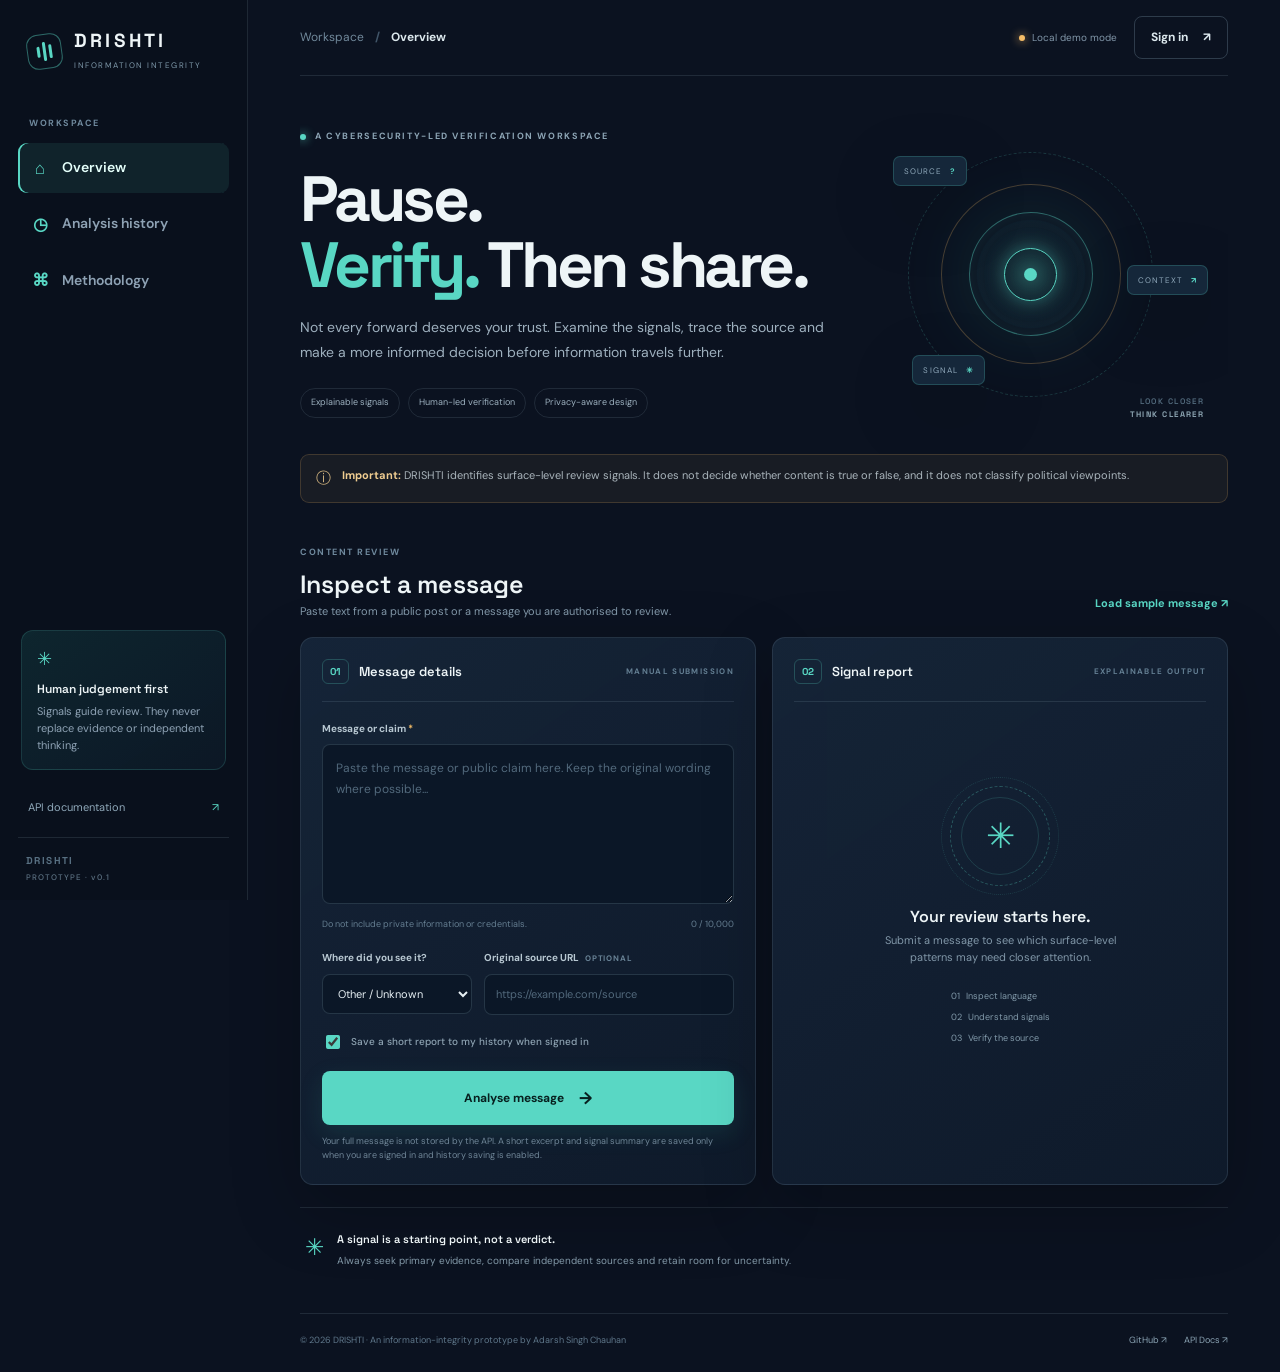
==== index.html @ 17354ef0 "docs: add GitHub Pages workspace entry point" ====
<!doctype html>
<html lang="en">
<head>
  <meta charset="utf-8">
  <meta name="viewport" content="width=device-width, initial-scale=1">
  <meta http-equiv="refresh" content="0; url=./frontend/">
  <link rel="canonical" href="./frontend/">
  <title>DRISHTI — Opening workspace</title>
  <script>window.location.replace(new URL("frontend/", window.location.href).toString());</script>
</head>
<body style="margin:0;background:#0b1220;color:#eef5f7;font:16px system-ui;display:grid;min-height:100vh;place-items:center">
  <p>Opening DRISHTI workspace… <a style="color:#59d7c4" href="./frontend/">Continue to DRISHTI</a></p>
</body>
</html>
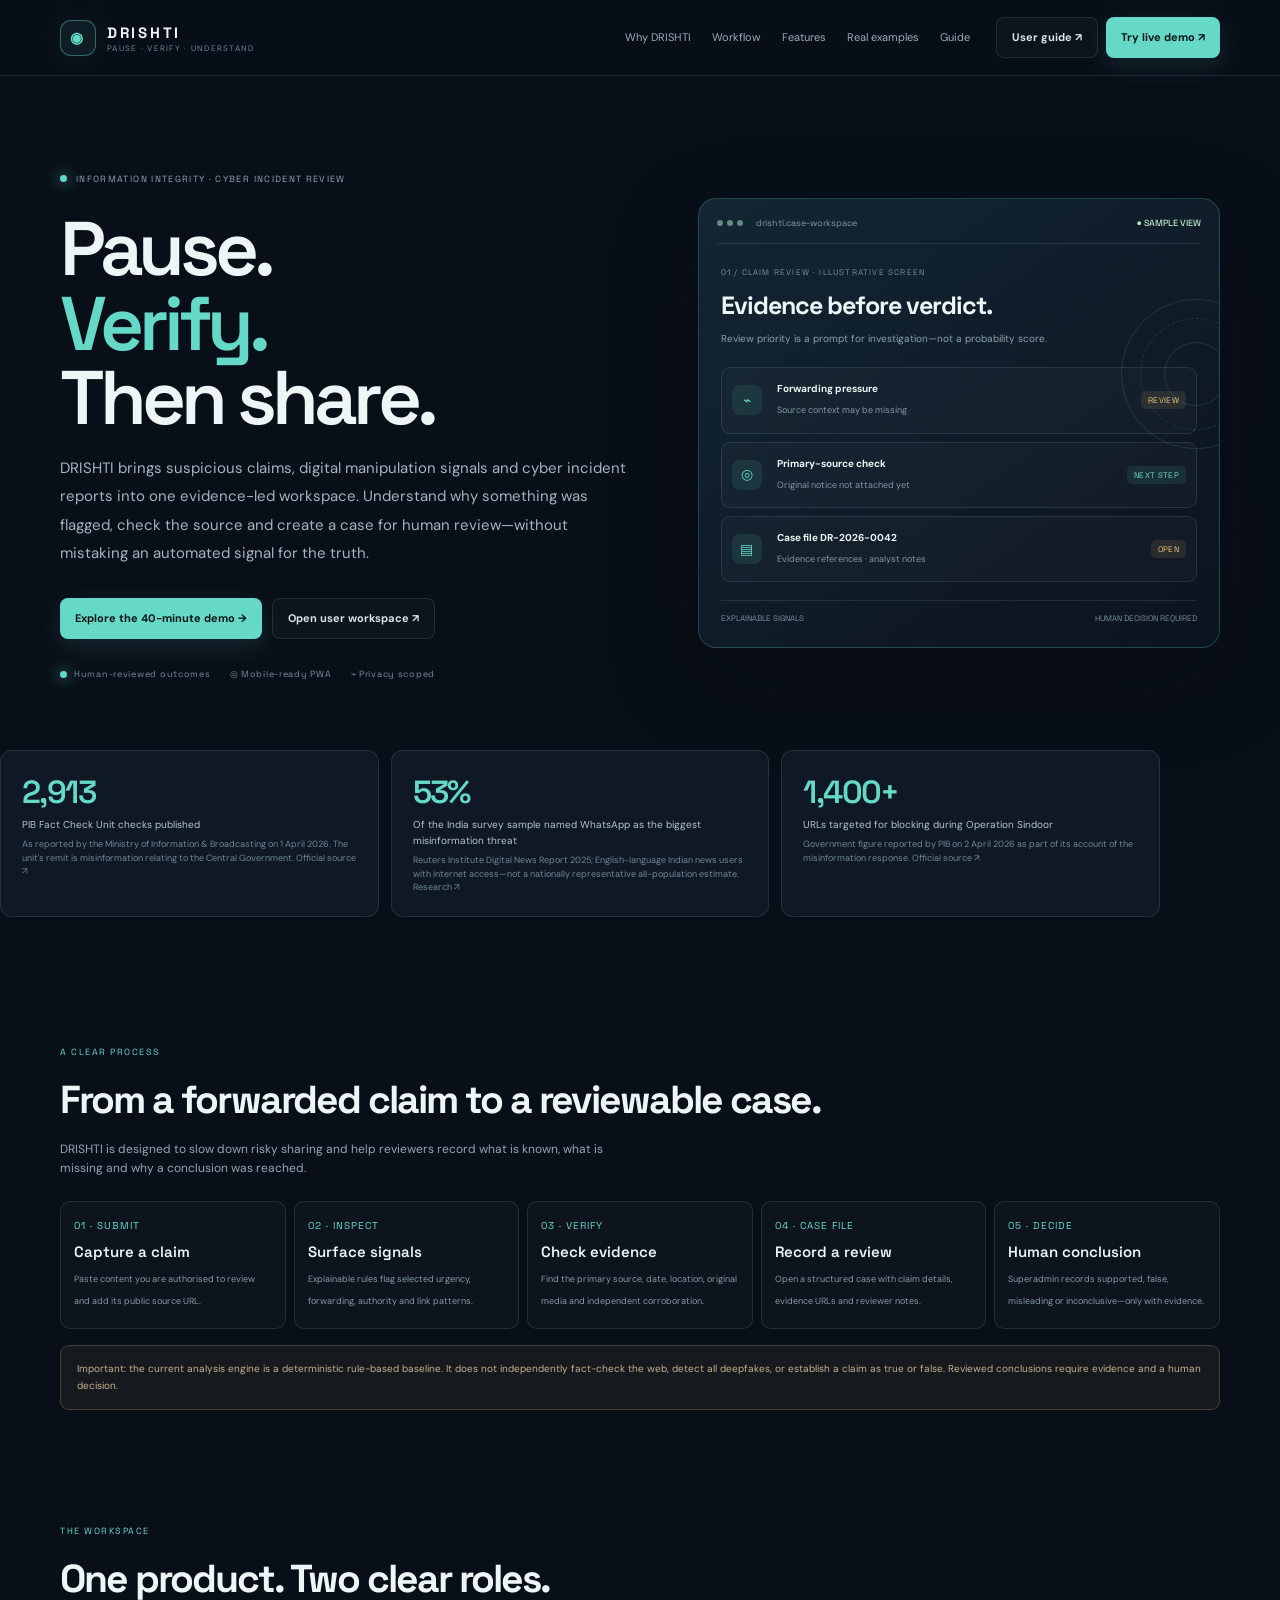
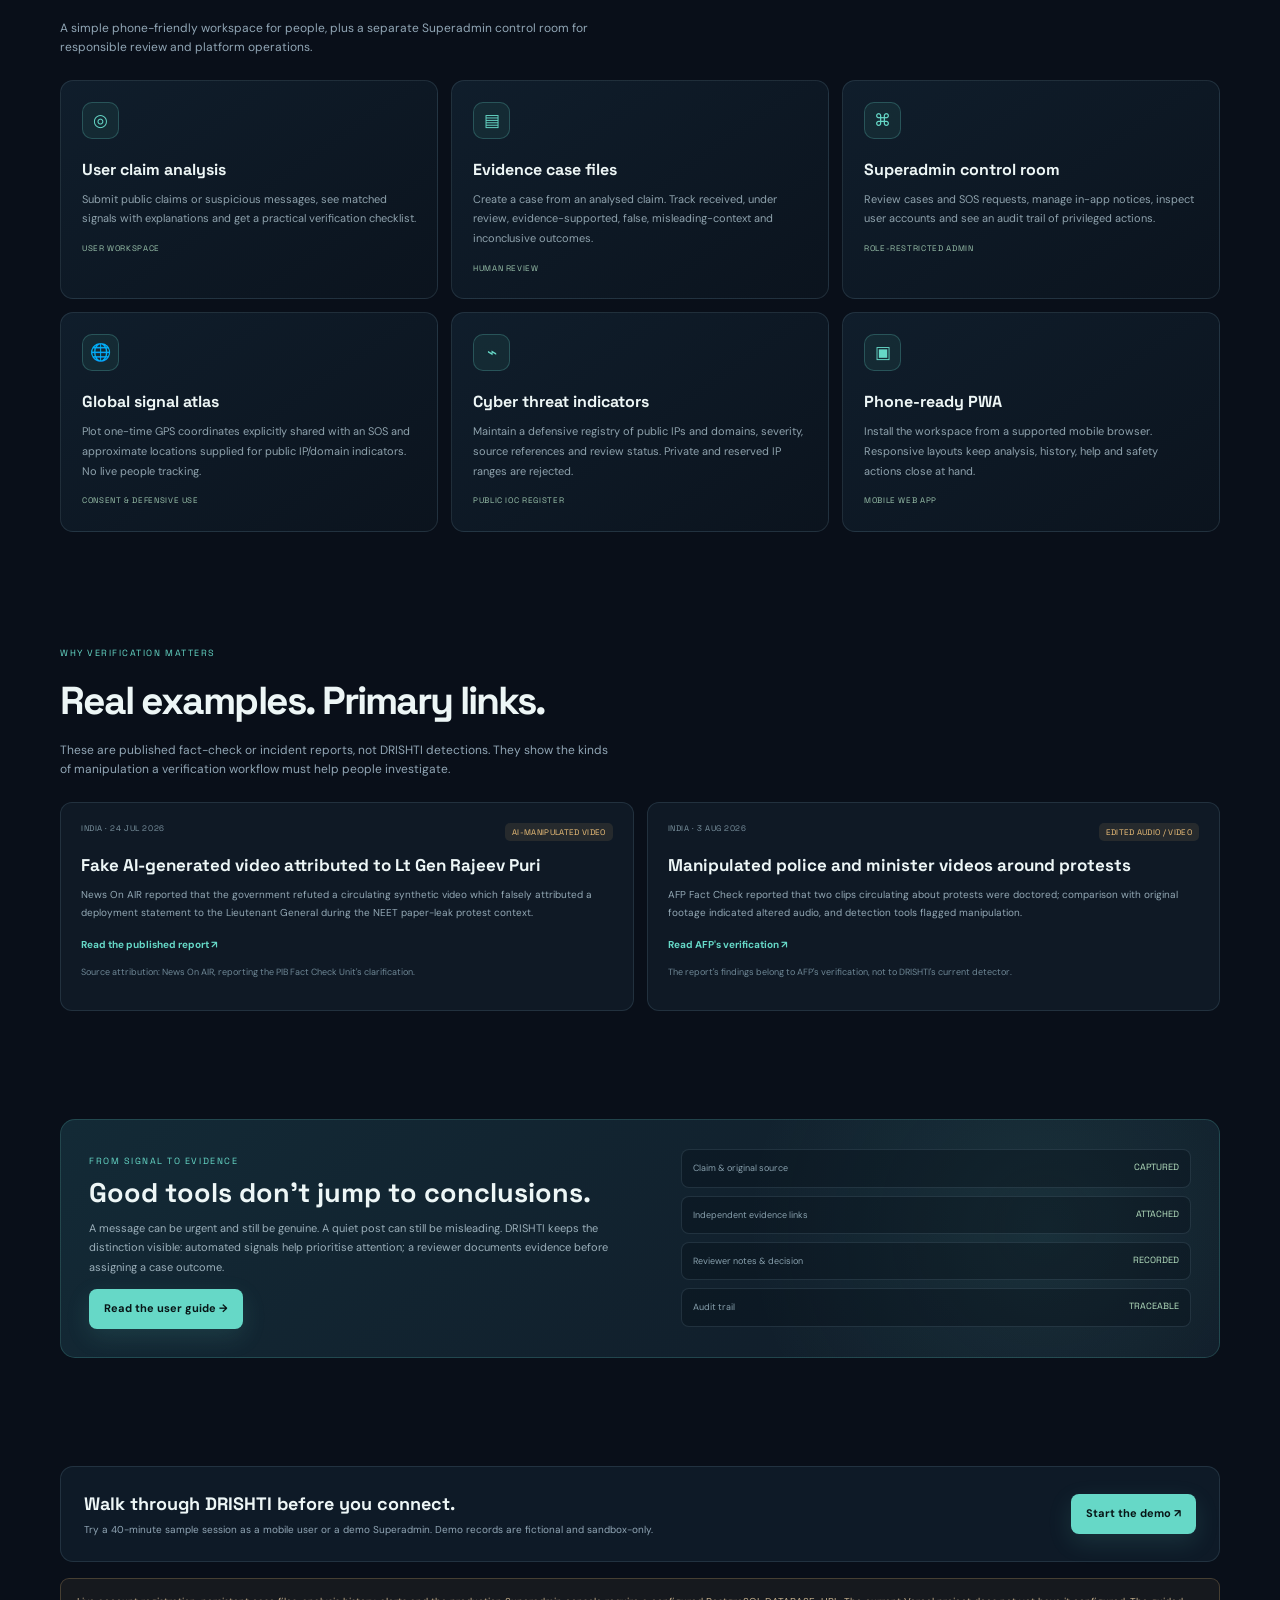
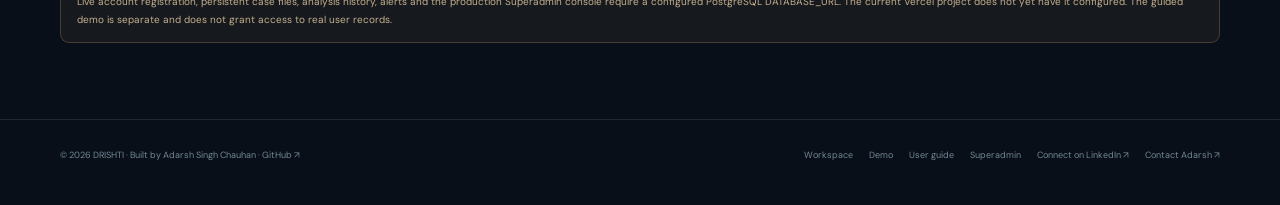
==== commit 7afb032d: "design: replace redirect with DRISHTI public product landing page" ====
--- a/index.html
+++ b/index.html
@@ -1,14 +1,105 @@
 <!doctype html>
 <html lang="en">
 <head>
-  <meta charset="utf-8">
-  <meta name="viewport" content="width=device-width, initial-scale=1">
-  <meta http-equiv="refresh" content="0; url=./frontend/">
-  <link rel="canonical" href="./frontend/">
-  <title>DRISHTI — Opening workspace</title>
-  <script>window.location.replace(new URL("frontend/", window.location.href).toString());</script>
+<meta charset="utf-8"><meta name="viewport" content="width=device-width,initial-scale=1">
+<meta name="theme-color" content="#090f19">
+<meta name="description" content="DRISHTI is a human-first information integrity and cyber incident review workspace. Inspect signals, verify sources and build evidence-led case files.">
+<title>DRISHTI — Pause. Verify. Understand.</title>
+<link rel="preconnect" href="https://fonts.googleapis.com"><link rel="preconnect" href="https://fonts.gstatic.com" crossorigin>
+<link href="https://fonts.googleapis.com/css2?family=DM+Sans:wght@400;500;600;700&family=Space+Grotesk:wght@400;500;600;700&display=swap" rel="stylesheet">
+<style>
+:root{color-scheme:dark;--bg:#090f19;--panel:#101d2a;--panel2:#142536;--line:rgba(150,190,205,.15);--text:#edf6f6;--muted:#91a6b5;--teal:#66d8c7;--mint:#b8e3c2;--amber:#f0c27a;--purple:#a9a0df;--red:#ed9389}
+*{box-sizing:border-box}html{scroll-behavior:smooth;scroll-padding-top:88px}body{margin:0;background:var(--bg);color:var(--text);font:14px/1.6 "DM Sans",sans-serif;overflow-x:hidden}
+body:before{content:"";position:fixed;inset:0;z-index:-1;opacity:.17;background-image:linear-gradient(rgba(143,190,202,.1) 1px,transparent 1px),linear-gradient(90deg,rgba(143,190,202,.1) 1px,transparent 1px);background-size:48px 48px;mask-image:linear-gradient(to bottom,#000,transparent 78%)}
+a{color:inherit;text-decoration:none}button{font:inherit}.wrap{width:min(1160px,calc(100% - 42px));margin:auto}.nav{height:76px;position:sticky;top:0;z-index:20;background:rgba(9,15,25,.88);backdrop-filter:blur(18px);border-bottom:1px solid var(--line)}.nav-in{height:100%;display:flex;align-items:center;gap:26px}.brand{display:flex;align-items:center;gap:11px;font:700 15px "Space Grotesk";letter-spacing:.18em}.brand-mark{width:36px;height:36px;display:grid;place-items:center;border:1px solid rgba(102,216,199,.4);border-radius:11px;color:var(--teal);background:rgba(102,216,199,.08);box-shadow:0 0 26px rgba(102,216,199,.08)}.brand small{display:block;color:#6e8798;font:8px "DM Sans";letter-spacing:.16em;margin-top:1px}.nav-links{margin-left:auto;display:flex;gap:21px;color:#9aadb8;font-size:11px}.nav-links a:hover{color:var(--teal)}.nav-actions{display:flex;gap:8px}.btn{display:inline-flex;align-items:center;justify-content:center;gap:9px;padding:11px 15px;border-radius:8px;font-size:11px;font-weight:700;transition:transform .2s,border-color .2s,box-shadow .2s}.btn:hover{transform:translateY(-2px)}.primary{background:var(--teal);color:#071516;box-shadow:0 8px 25px rgba(102,216,199,.13)}.outline{border:1px solid var(--line);color:#d8e5e7;background:rgba(255,255,255,.025)}.outline:hover{border-color:rgba(102,216,199,.5)}.hero{padding:90px 0 70px;display:grid;grid-template-columns:1.05fr .95fr;gap:60px;align-items:center;min-height:620px}.eyebrow{display:inline-flex;align-items:center;gap:9px;color:#8aa4b2;font:9px "Space Grotesk";letter-spacing:.15em}.dot{width:7px;height:7px;border-radius:50%;background:var(--teal);box-shadow:0 0 14px var(--teal);animation:pulse 2.2s infinite}@keyframes pulse{50%{opacity:.38;box-shadow:0 0 2px var(--teal)}}h1,h2,h3{font-family:"Space Grotesk",sans-serif}h1{margin:24px 0 18px;font-size:clamp(46px,6.2vw,76px);letter-spacing:-.065em;line-height:.98;font-weight:600}.glow{color:var(--teal)}.hero p{max-width:570px;color:#a1b4bf;font-size:15px;line-height:1.9}.hero-actions{display:flex;gap:10px;flex-wrap:wrap;margin-top:30px}.hero-meta{display:flex;gap:19px;flex-wrap:wrap;margin-top:29px;color:#748d9c;font:9px "Space Grotesk";letter-spacing:.08em}.hero-meta span{display:flex;align-items:center;gap:7px}.mini-console{position:relative;min-height:410px;padding:18px;border:1px solid rgba(102,216,199,.22);border-radius:18px;background:linear-gradient(145deg,rgba(20,39,52,.96),rgba(12,20,31,.96));box-shadow:0 30px 90px rgba(0,0,0,.3);overflow:hidden;animation:float 6s ease-in-out infinite}@keyframes float{50%{transform:translateY(-9px)}}.console-top{display:flex;align-items:center;gap:7px;padding-bottom:14px;border-bottom:1px solid var(--line);color:#8298a5;font:9px "Space Grotesk"}.lights{display:flex;gap:4px;margin-right:6px}.lights i{width:6px;height:6px;background:#638a83;border-radius:50%}.console-top b{margin-left:auto;color:var(--mint);font-weight:500}.console-body{padding:23px 4px 6px}.console-eyebrow{color:#7492a1;font:8px "Space Grotesk";letter-spacing:.15em}.console-body h3{font-size:25px;margin:8px 0 4px;letter-spacing:-.04em}.console-body p{font-size:10px;color:#8da1ac;margin:0 0 19px}.signal-line{display:grid;grid-template-columns:35px 1fr auto;gap:10px;align-items:center;padding:13px 10px;border:1px solid var(--line);border-radius:9px;margin:8px 0;background:rgba(255,255,255,.025)}.signal-icon{width:30px;height:30px;display:grid;place-items:center;border-radius:8px;background:rgba(102,216,199,.1);color:var(--teal)}.signal-line b{display:block;font-size:10px}.signal-line small{color:#8296a2;font-size:9px}.pill{padding:4px 7px;border-radius:5px;font:8px "Space Grotesk";letter-spacing:.04em;background:rgba(240,194,122,.1);color:var(--amber)}.pill.teal{background:rgba(102,216,199,.1);color:var(--teal)}.console-foot{display:flex;justify-content:space-between;gap:10px;margin-top:18px;padding-top:12px;border-top:1px solid var(--line);color:#748d9a;font:8px "Space Grotesk"}.orb{position:absolute;width:150px;height:150px;border:1px solid rgba(102,216,199,.14);border-radius:50%;right:-52px;top:100px}.orb:before,.orb:after{content:"";position:absolute;inset:18px;border:1px dashed rgba(102,216,199,.15);border-radius:50%}.orb:after{inset:42px;border-style:solid}
+.stats{display:grid;grid-template-columns:repeat(3,1fr);gap:12px;margin:0 0 90px}.stat{padding:21px;border:1px solid var(--line);border-radius:12px;background:rgba(17,30,43,.74)}.stat strong{display:block;color:var(--teal);font:600 32px "Space Grotesk";letter-spacing:-.05em}.stat p{margin:5px 0;color:#b5c5cc;font-size:10px}.stat small{display:block;color:#718895;font-size:9px;line-height:1.5}.section{padding:32px 0 76px}.section-head{display:flex;justify-content:space-between;align-items:end;gap:20px;margin-bottom:23px}.kicker{color:var(--teal);font:9px "Space Grotesk";letter-spacing:.17em}.section-head h2{font-size:clamp(27px,4vw,39px);letter-spacing:-.05em;margin:8px 0}.section-head p{color:var(--muted);font-size:12px;max-width:560px;margin:0}.feature-grid{display:grid;grid-template-columns:repeat(3,1fr);gap:13px}.feature{padding:21px;border:1px solid var(--line);border-radius:13px;background:linear-gradient(145deg,rgba(17,31,45,.92),rgba(12,20,30,.92));transition:transform .22s,border-color .22s}.feature:hover{transform:translateY(-4px);border-color:rgba(102,216,199,.3)}.feature-icon{width:37px;height:37px;display:grid;place-items:center;border:1px solid rgba(102,216,199,.25);border-radius:10px;color:var(--teal);background:rgba(102,216,199,.07);font-size:17px}.feature h3{margin:18px 0 7px;font-size:16px}.feature p{margin:0;color:#8fa3ae;font-size:11px;line-height:1.8}.feature .tag{display:inline-block;margin-top:14px;color:#9bc4ad;font:8px "Space Grotesk";letter-spacing:.08em}
+.flow{display:grid;grid-template-columns:repeat(5,1fr);gap:8px;align-items:stretch}.flow-step{padding:17px 13px;border:1px solid var(--line);border-radius:10px;background:rgba(255,255,255,.025)}.flow-step b{display:block;color:var(--teal);font:10px "Space Grotesk";letter-spacing:.1em}.flow-step strong{display:block;margin:10px 0 5px;font:600 15px "Space Grotesk"}.flow-step span{color:#849aa7;font-size:9px;line-height:1.7}
+.incidents{display:grid;grid-template-columns:repeat(2,1fr);gap:13px}.incident{padding:20px;border:1px solid var(--line);border-radius:12px;background:rgba(17,29,42,.78)}.incident-meta{display:flex;justify-content:space-between;gap:10px;color:#7e95a2;font:8px "Space Grotesk";letter-spacing:.07em}.incident h3{font-size:17px;line-height:1.3;margin:13px 0 8px}.incident p{color:#94a9b5;font-size:10px;line-height:1.8}.incident a{color:var(--teal);font-size:10px;font-weight:700}.incident .caveat{color:#6f8795;font-size:9px;margin-top:10px}
+.case-banner{display:grid;grid-template-columns:1fr .9fr;gap:25px;align-items:center;padding:28px;border:1px solid rgba(102,216,199,.19);border-radius:15px;background:radial-gradient(circle at 85% 45%,rgba(102,216,199,.1),transparent 30%),linear-gradient(140deg,#132a36,#101a27)}.case-banner h2{font-size:27px;line-height:1.1;margin:8px 0}.case-banner p{color:#9cb0bb;font-size:11px;line-height:1.8}.evidence-stack{display:grid;gap:8px}.evidence-row{padding:11px;border:1px solid var(--line);border-radius:8px;background:rgba(6,15,24,.36);display:flex;justify-content:space-between;gap:12px;font-size:9px}.evidence-row span{color:#88a0ad}.evidence-row b{color:var(--mint);font:9px "Space Grotesk"}
+.notice{padding:14px 16px;border:1px solid rgba(240,194,122,.22);border-radius:9px;background:rgba(240,194,122,.055);color:#c6b18e;font-size:10px;line-height:1.75;margin-top:16px}
+.demo-strip{display:flex;justify-content:space-between;align-items:center;gap:20px;padding:23px;border:1px solid var(--line);border-radius:13px;background:rgba(18,32,46,.7)}.demo-strip h3{font-size:18px;margin:0 0 4px}.demo-strip p{font-size:10px;color:var(--muted);margin:0}
+.footer{border-top:1px solid var(--line);padding:28px 0 42px;color:#718895;font-size:9px}.footer-in{display:flex;justify-content:space-between;gap:20px;align-items:center}.footer-links{display:flex;gap:16px}.footer a:hover{color:var(--teal)}
+.reveal{opacity:0;transform:translateY(16px);transition:opacity .65s,transform .65s}.reveal.show{opacity:1;transform:translateY(0)}
+@media(max-width:860px){.hero{grid-template-columns:1fr;gap:35px;padding-top:65px}.mini-console{max-width:600px;width:100%;margin:auto}.feature-grid{grid-template-columns:repeat(2,1fr)}.case-banner{grid-template-columns:1fr}.flow{grid-template-columns:repeat(3,1fr)}.nav-links{gap:12px}}
+@media(max-width:620px){.wrap{width:calc(100% - 28px)}.nav{height:66px}.nav-links{display:none}.nav-actions{margin-left:auto}.nav-actions .outline{display:none}.hero{padding:55px 0 52px;min-height:unset}.hero h1{font-size:49px}.hero p{font-size:13px}.hero-actions .btn{flex:1}.mini-console{min-height:360px;padding:14px}.console-body h3{font-size:21px}.stats{grid-template-columns:1fr;gap:8px;margin-bottom:55px}.stat{padding:15px}.stat strong{font-size:27px}.section{padding-bottom:53px}.section-head{display:block}.section-head p{margin-top:8px}.feature-grid,.incidents{grid-template-columns:1fr}.flow{grid-template-columns:1fr 1fr}.flow-step{padding:13px}.demo-strip{display:block}.demo-strip .btn{margin-top:14px;width:100%}.footer-in{display:block}.footer-links{margin-top:14px;flex-wrap:wrap}}
+@media(prefers-reduced-motion:reduce){*,*::before,*::after{animation:none!important;transition:none!important;scroll-behavior:auto!important}.reveal{opacity:1;transform:none}}
+</style>
 </head>
-<body style="margin:0;background:#0b1220;color:#eef5f7;font:16px system-ui;display:grid;min-height:100vh;place-items:center">
-  <p>Opening DRISHTI workspace… <a style="color:#59d7c4" href="./frontend/">Continue to DRISHTI</a></p>
-</body>
-</html>
+<body>
+<header class="nav"><div class="wrap nav-in">
+<a class="brand" href="#"><span class="brand-mark">◉</span><span>DRISHTI<small>PAUSE · VERIFY · UNDERSTAND</small></span></a>
+<nav class="nav-links"><a href="#why">Why DRISHTI</a><a href="#workflow">Workflow</a><a href="#features">Features</a><a href="#incidents">Real examples</a><a href="./frontend/guide.html">Guide</a></nav>
+<div class="nav-actions"><a class="btn outline" href="./frontend/guide.html">User guide ↗</a><a class="btn primary" href="./frontend/demo.html">Try live demo ↗</a></div>
+</div></header>
+<main>
+<section class="wrap hero" id="top">
+<div>
+<span class="eyebrow"><i class="dot"></i> INFORMATION INTEGRITY · CYBER INCIDENT REVIEW</span>
+<h1>Pause.<br><span class="glow">Verify.</span><br>Then share.</h1>
+<p>DRISHTI brings suspicious claims, digital manipulation signals and cyber incident reports into one evidence-led workspace. Understand why something was flagged, check the source and create a case for human review—without mistaking an automated signal for the truth.</p>
+<div class="hero-actions"><a class="btn primary" href="./frontend/demo.html">Explore the 40-minute demo →</a><a class="btn outline" href="./frontend/">Open user workspace ↗</a></div>
+<div class="hero-meta"><span><i class="dot"></i> Human-reviewed outcomes</span><span>◎ Mobile-ready PWA</span><span>⌁ Privacy scoped</span></div>
+</div>
+<div class="mini-console">
+<div class="orb"></div><div class="console-top"><div class="lights"><i></i><i></i><i></i></div>drishti.case-workspace <b>● SAMPLE VIEW</b></div>
+<div class="console-body"><div class="console-eyebrow">01 / CLAIM REVIEW · ILLUSTRATIVE SCREEN</div><h3>Evidence before verdict.</h3><p>Review priority is a prompt for investigation—not a probability score.</p>
+<div class="signal-line"><span class="signal-icon">⌁</span><span><b>Forwarding pressure</b><small>Source context may be missing</small></span><span class="pill">REVIEW</span></div>
+<div class="signal-line"><span class="signal-icon">◎</span><span><b>Primary-source check</b><small>Original notice not attached yet</small></span><span class="pill teal">NEXT STEP</span></div>
+<div class="signal-line"><span class="signal-icon">▤</span><span><b>Case file DR-2026-0042</b><small>Evidence references · analyst notes</small></span><span class="pill">OPEN</span></div>
+<div class="console-foot"><span>EXPLAINABLE SIGNALS</span><span>HUMAN DECISION REQUIRED</span></div></div>
+</div>
+</section>
+
+<section class="wrap stats" id="why">
+<article class="stat reveal"><strong>2,913</strong><p>PIB Fact Check Unit checks published</p><small>As reported by the Ministry of Information & Broadcasting on 1 April 2026. The unit's remit is misinformation relating to the Central Government. <a href="https://www.pib.gov.in/PressReleasePage.aspx?PRID=2247720&amp;lang=1&amp;reg=1" target="_blank" rel="noreferrer">Official source ↗</a></small></article>
+<article class="stat reveal"><strong>53%</strong><p>Of the India survey sample named WhatsApp as the biggest misinformation threat</p><small>Reuters Institute Digital News Report 2025; English-language Indian news users with internet access—not a nationally representative all-population estimate. <a href="https://reutersinstitute.politics.ox.ac.uk/digital-news-report/2025/india" target="_blank" rel="noreferrer">Research ↗</a></small></article>
+<article class="stat reveal"><strong>1,400+</strong><p>URLs targeted for blocking during Operation Sindoor</p><small>Government figure reported by PIB on 2 April 2026 as part of its account of the misinformation response. <a href="https://www.pib.gov.in/PressReleasePage.aspx?PRID=2248361&amp;lang=1&amp;reg=3" target="_blank" rel="noreferrer">Official source ↗</a></small></article>
+</section>
+
+<section class="wrap section" id="workflow">
+<div class="section-head"><div><span class="kicker">A CLEAR PROCESS</span><h2>From a forwarded claim to a reviewable case.</h2><p>DRISHTI is designed to slow down risky sharing and help reviewers record what is known, what is missing and why a conclusion was reached.</p></div></div>
+<div class="flow">
+<div class="flow-step reveal"><b>01 · SUBMIT</b><strong>Capture a claim</strong><span>Paste content you are authorised to review and add its public source URL.</span></div>
+<div class="flow-step reveal"><b>02 · INSPECT</b><strong>Surface signals</strong><span>Explainable rules flag selected urgency, forwarding, authority and link patterns.</span></div>
+<div class="flow-step reveal"><b>03 · VERIFY</b><strong>Check evidence</strong><span>Find the primary source, date, location, original media and independent corroboration.</span></div>
+<div class="flow-step reveal"><b>04 · CASE FILE</b><strong>Record a review</strong><span>Open a structured case with claim details, evidence URLs and reviewer notes.</span></div>
+<div class="flow-step reveal"><b>05 · DECIDE</b><strong>Human conclusion</strong><span>Superadmin records supported, false, misleading or inconclusive—only with evidence.</span></div>
+</div>
+<div class="notice">Important: the current analysis engine is a deterministic rule-based baseline. It does not independently fact-check the web, detect all deepfakes, or establish a claim as true or false. Reviewed conclusions require evidence and a human decision.</div>
+</section>
+
+<section class="wrap section" id="features">
+<div class="section-head"><div><span class="kicker">THE WORKSPACE</span><h2>One product. Two clear roles.</h2><p>A simple phone-friendly workspace for people, plus a separate Superadmin control room for responsible review and platform operations.</p></div></div>
+<div class="feature-grid">
+<article class="feature reveal"><span class="feature-icon">◎</span><h3>User claim analysis</h3><p>Submit public claims or suspicious messages, see matched signals with explanations and get a practical verification checklist.</p><span class="tag">USER WORKSPACE</span></article>
+<article class="feature reveal"><span class="feature-icon">▤</span><h3>Evidence case files</h3><p>Create a case from an analysed claim. Track received, under review, evidence-supported, false, misleading-context and inconclusive outcomes.</p><span class="tag">HUMAN REVIEW</span></article>
+<article class="feature reveal"><span class="feature-icon">⌘</span><h3>Superadmin control room</h3><p>Review cases and SOS requests, manage in-app notices, inspect user accounts and see an audit trail of privileged actions.</p><span class="tag">ROLE-RESTRICTED ADMIN</span></article>
+<article class="feature reveal"><span class="feature-icon">🌐</span><h3>Global signal atlas</h3><p>Plot one-time GPS coordinates explicitly shared with an SOS and approximate locations supplied for public IP/domain indicators. No live people tracking.</p><span class="tag">CONSENT & DEFENSIVE USE</span></article>
+<article class="feature reveal"><span class="feature-icon">⌁</span><h3>Cyber threat indicators</h3><p>Maintain a defensive registry of public IPs and domains, severity, source references and review status. Private and reserved IP ranges are rejected.</p><span class="tag">PUBLIC IOC REGISTER</span></article>
+<article class="feature reveal"><span class="feature-icon">▣</span><h3>Phone-ready PWA</h3><p>Install the workspace from a supported mobile browser. Responsive layouts keep analysis, history, help and safety actions close at hand.</p><span class="tag">MOBILE WEB APP</span></article>
+</div>
+</section>
+
+<section class="wrap section" id="incidents">
+<div class="section-head"><div><span class="kicker">WHY VERIFICATION MATTERS</span><h2>Real examples. Primary links.</h2><p>These are published fact-check or incident reports, not DRISHTI detections. They show the kinds of manipulation a verification workflow must help people investigate.</p></div></div>
+<div class="incidents">
+<article class="incident reveal"><div class="incident-meta"><span>INDIA · 24 JUL 2026</span><span class="pill">AI-MANIPULATED VIDEO</span></div><h3>Fake AI-generated video attributed to Lt Gen Rajeev Puri</h3><p>News On AIR reported that the government refuted a circulating synthetic video which falsely attributed a deployment statement to the Lieutenant General during the NEET paper-leak protest context.</p><a href="https://newsonair.gov.in/government-debunks-fake-ai-generated-video-of-lt-gen-rajeev-puri/" target="_blank" rel="noreferrer">Read the published report ↗</a><p class="caveat">Source attribution: News On AIR, reporting the PIB Fact Check Unit's clarification.</p></article>
+<article class="incident reveal"><div class="incident-meta"><span>INDIA · 3 AUG 2026</span><span class="pill">EDITED AUDIO / VIDEO</span></div><h3>Manipulated police and minister videos around protests</h3><p>AFP Fact Check reported that two clips circulating about protests were doctored; comparison with original footage indicated altered audio, and detection tools flagged manipulation.</p><a href="https://factcheck.afp.com/doc.afp.com.C3KH4KF" target="_blank" rel="noreferrer">Read AFP's verification ↗</a><p class="caveat">The report's findings belong to AFP's verification, not to DRISHTI's current detector.</p></article>
+</div>
+</section>
+
+<section class="wrap section">
+<div class="case-banner reveal"><div><span class="kicker">FROM SIGNAL TO EVIDENCE</span><h2>Good tools don't jump to conclusions.</h2><p>A message can be urgent and still be genuine. A quiet post can still be misleading. DRISHTI keeps the distinction visible: automated signals help prioritise attention; a reviewer documents evidence before assigning a case outcome.</p><a class="btn primary" href="./frontend/guide.html">Read the user guide →</a></div><div class="evidence-stack"><div class="evidence-row"><span>Claim & original source</span><b>CAPTURED</b></div><div class="evidence-row"><span>Independent evidence links</span><b>ATTACHED</b></div><div class="evidence-row"><span>Reviewer notes & decision</span><b>RECORDED</b></div><div class="evidence-row"><span>Audit trail</span><b>TRACEABLE</b></div></div></div>
+</section>
+
+<section class="wrap section">
+<div class="demo-strip reveal"><div><h3>Walk through DRISHTI before you connect.</h3><p>Try a 40-minute sample session as a mobile user or a demo Superadmin. Demo records are fictional and sandbox-only.</p></div><a class="btn primary" href="./frontend/demo.html">Start the demo ↗</a></div>
+<div class="notice">Live account registration, persistent case files, analysis history, alerts and the production Superadmin console require a configured PostgreSQL DATABASE_URL. The current Vercel project does not yet have it configured. The guided demo is separate and does not grant access to real user records.</div>
+</section>
+</main>
+<footer class="footer"><div class="wrap footer-in"><div>© 2026 DRISHTI · Built by Adarsh Singh Chauhan · <a href="https://github.com/Adarsh-Singh-Chauhan/dristhi" target="_blank" rel="noreferrer">GitHub ↗</a></div><div class="footer-links"><a href="./frontend/">Workspace</a><a href="./frontend/demo.html">Demo</a><a href="./frontend/guide.html">User guide</a><a href="./frontend/admin.html">Superadmin</a><a href="https://www.linkedin.com/in/adarsh-singh-5189b9283/" target="_blank" rel="noreferrer">Connect on LinkedIn ↗</a><a href="mailto:adarshsinghchauhan904@gmail.com?subject=DRISHTI%20Walkthrough">Contact Adarsh ↗</a></div></div></footer>
+<script>
+const observer=new IntersectionObserver(entries=>entries.forEach(entry=>{if(entry.isIntersecting){entry.target.classList.add("show");observer.unobserve(entry.target)}}),{threshold:.12});
+document.querySelectorAll(".reveal").forEach(node=>observer.observe(node));
+</script>
+</body></html>
